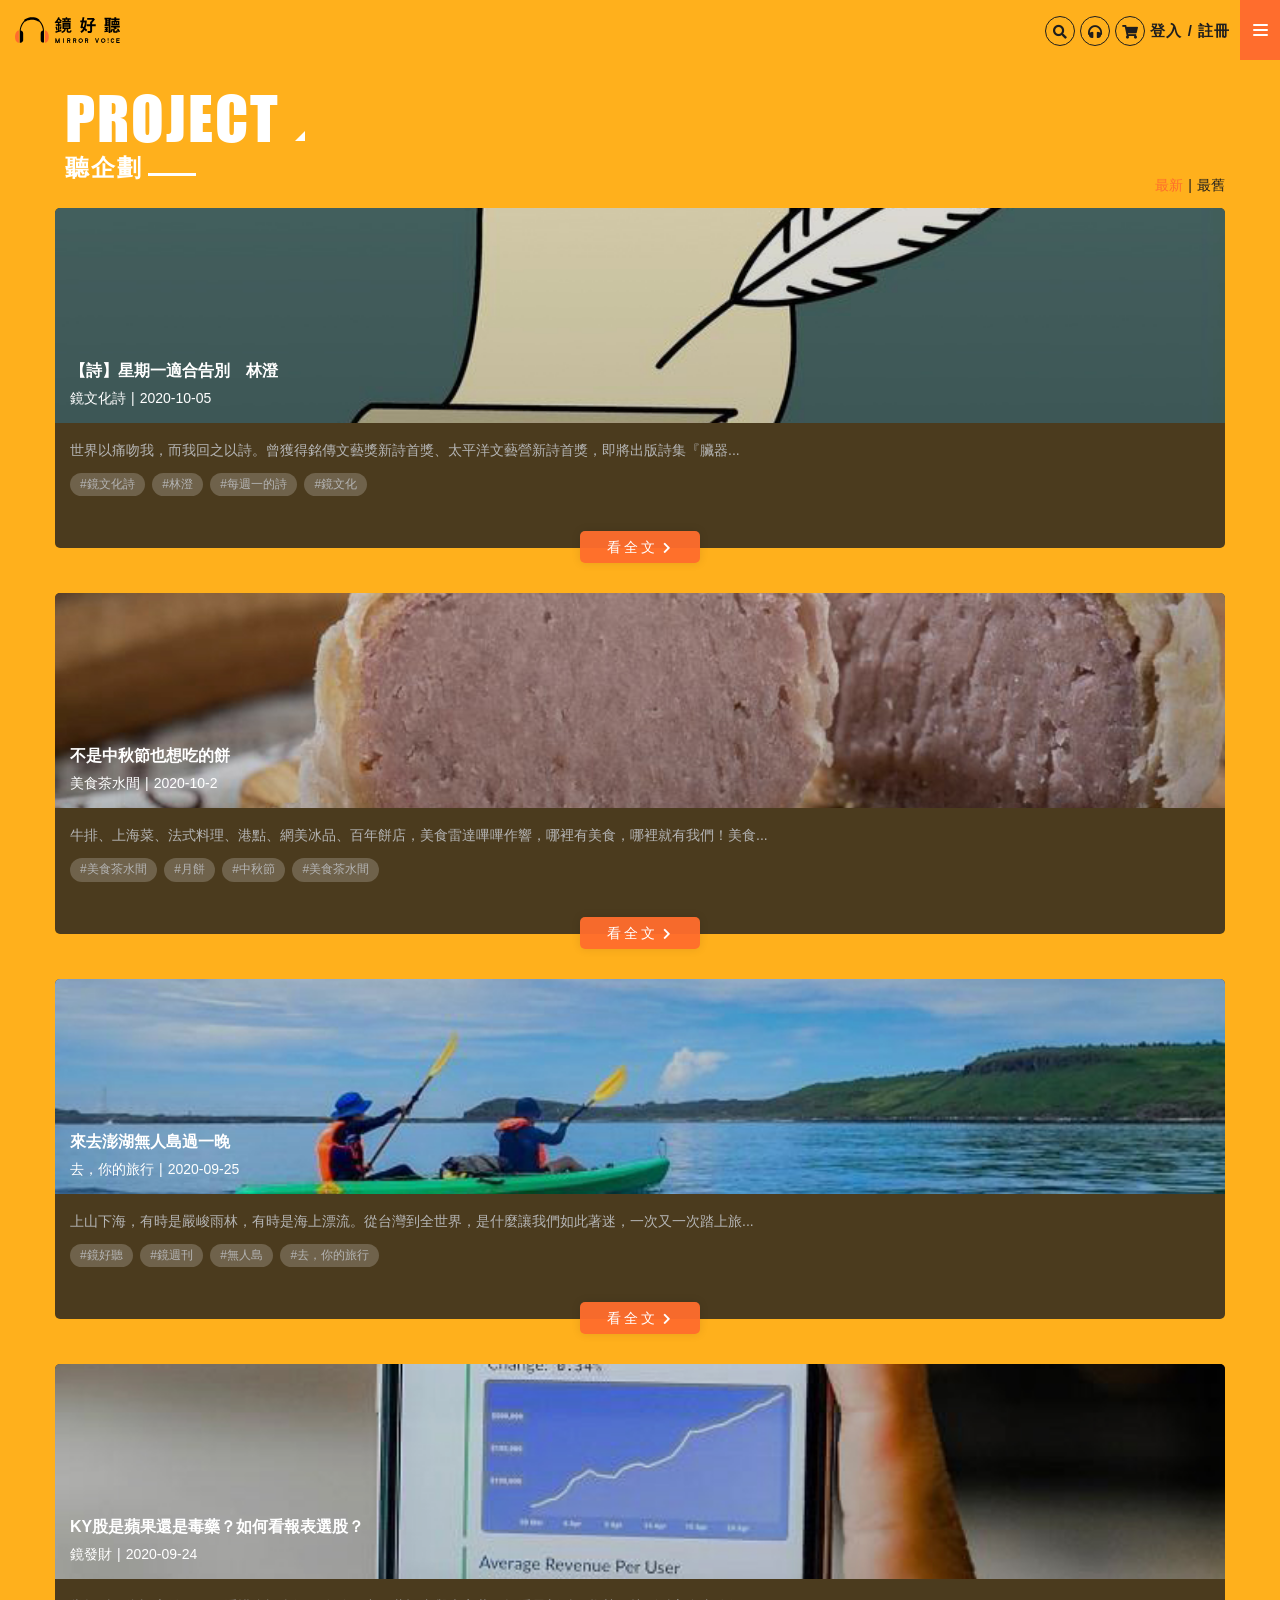
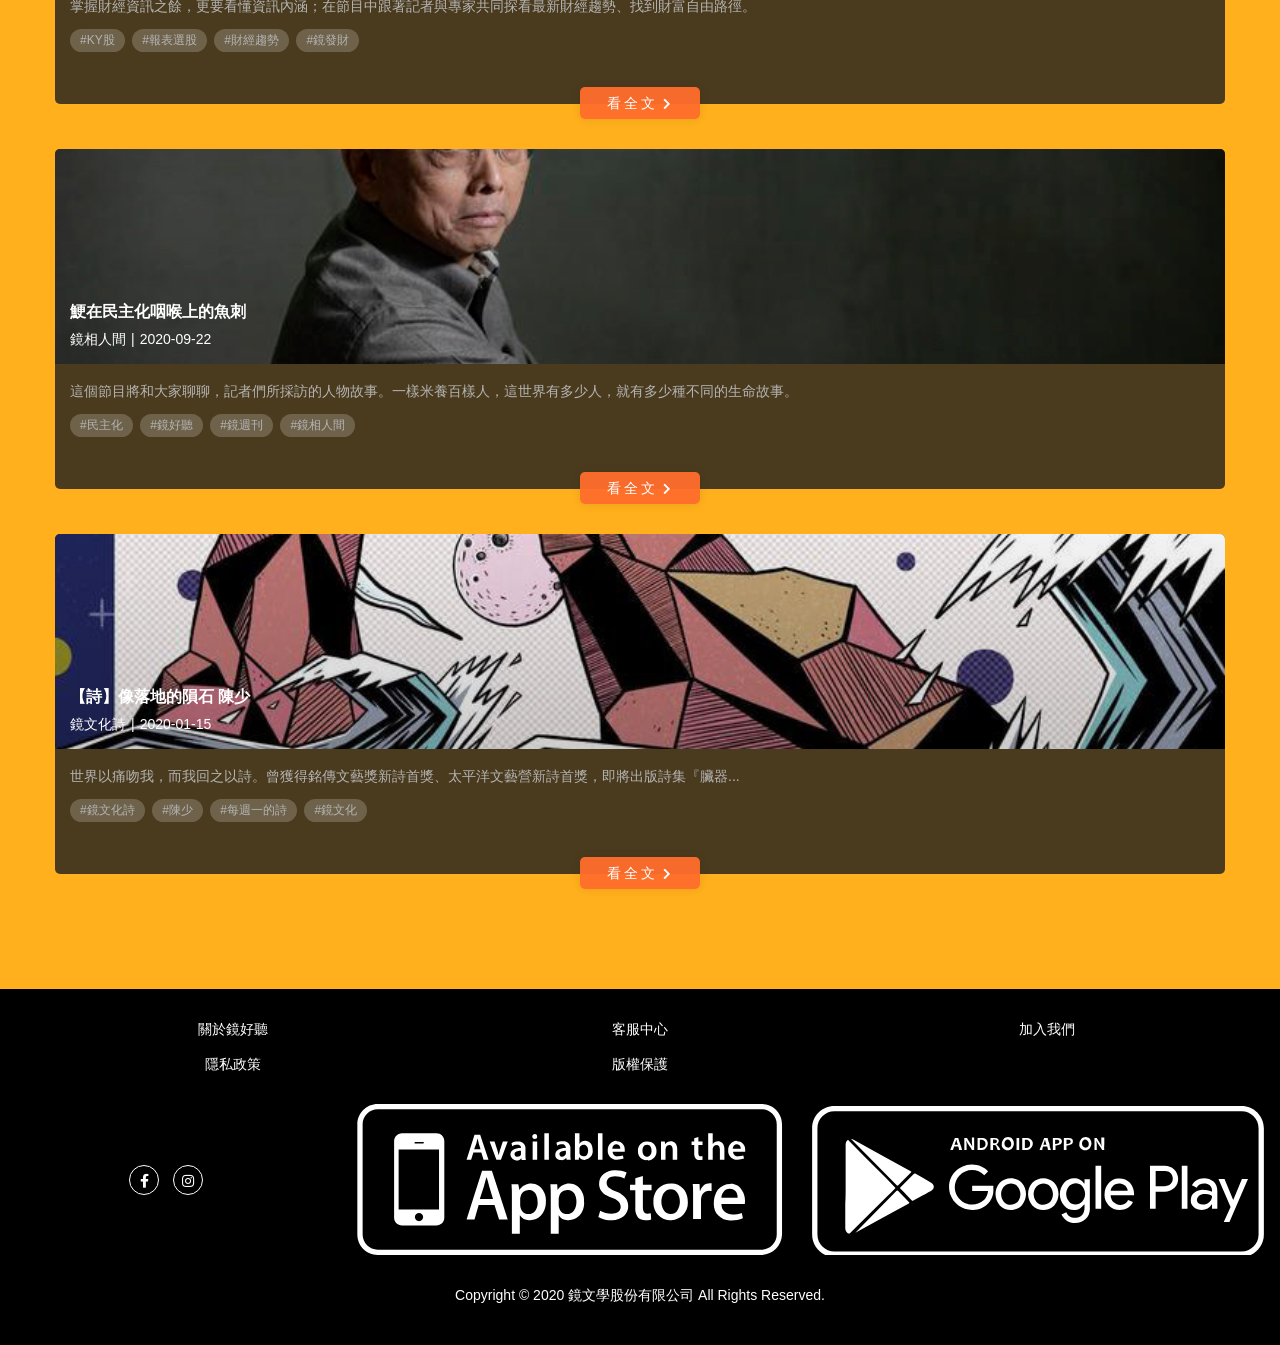
==== project.html @ 54703d1b "mirror3.0" ====
<!DOCTYPE html>
<html lang="">

<head>
    <meta charset="utf-8">
    <meta http-equiv="X-UA-Compatible" content="IE=edge">
    <meta name="viewport" content="width=device-width, initial-scale=1">

    <meta http-equiv="pragma" content="no-cache">
    <meta http-equiv="expires" content="0">
    <meta http-equiv="cache-control" content="no-cache">

    <title>鏡好聽 - 最新消息</title>
    
    

    <!-- Bootstrap CSS -->
    <link rel="stylesheet" href="css/bootstrap.min.css">

    <!-- Swiper CSS -->
    <link rel="stylesheet" href="css/swiper-bundle.min.css">

    <!-- font awesome -->
    <link rel="stylesheet" href="css/font-awesome.min.css">
    <link rel="stylesheet" href="https://use.fontawesome.com/releases/v5.2.0/css/all.css" integrity="sha384-hWVjflwFxL6sNzntih27bfxkr27PmbbK/iSvJ+a4+0owXq79v+lsFkW54bOGbiDQ" crossorigin="anonymous">
    
    <!-- Header/Footer CSS -->
    

    <!-- Index CSS -->
    <link rel="stylesheet" href="css/style.css">


</head>

<body>

    <input type="checkbox" name="" id="main-switch">

    <header class="main">
        <div class="main-logo">
            <a href="index.html"><img src="img/logo-voice.svg"></a>
            <label class="hb">
                <span></span>
                <span></span>
                <span></span>
            </label>
        </div>
        <nav class="main-nav">
            <ul>
                <li><a href="#">聽節目</a></li>
                <li><a href="#">聽課程</a></li>
                <li><a href="#">聽書</a></li>
                <li><a href="#">聽主播</a></li>
                <li><a href="#">聽企劃</a></li>
                <li><a href="#">訂閱鏡好聽</a></li>
                <li><a href="#">APP下載</a></li>
                <li class="nav-icon">
                    <a class="icon facebook" href="#"><i class="fab fa-facebook-f"></i></a>
                    <a class="icon instagram" href="#"><i class="fab fa-instagram"></i></a>
                </li>
            </ul>
        </nav>
        <div class="main-icon">
            <a class="icon search" href="#"><i class="fas fa-search"></i></a>
            <a class="icon headphones" href="#"><i class="fas fa-headphones"></i></a>
            <a class="icon shopping" href="#"><i class="fas fa-shopping-cart"></i></a>
            <a class="login" href="#">登入 / 註冊</a>
        </div>
    </header>



    <main class="news">
        <!-- 聽企劃 -->
        <section class="project project-news">
            <div class="container">
                <div class="title">
                    <div class="title-txt">
                        <h2>PROJECT</h2>
                        <p>聽企劃</p>
                    </div>
                </div>
                <div class="class">
                    <p class="active">最新</p><p>最舊</p>
                </div>
                <a class="project-item" href="project-content.html" href="project-content.html">
                    <div class="project-img">
                        <img src="img/img-project-02.jpg">
                        <div class="project-title">
                            <h3>【詩】星期一適合告別　林澄</h3>
                            <p>鏡文化詩<span>2020-10-05</span></p>
                        </div>
                    </div>
                    <div class="project-txt">
                        <p>世界以痛吻我，而我回之以詩。曾獲得銘傳文藝獎新詩首獎、太平洋文藝營新詩首獎，即將出版詩集『臟器...</p>
                        <div class="tag">
                            <div class="tag-item">#鏡文化詩</div>
                            <div class="tag-item">#林澄</div>
                            <div class="tag-item">#每週一的詩</div>
                            <div class="tag-item">#鏡文化</div>
                        </div>
                    </div>
                    <div class="btn-more">看全文<i class="fas fa-chevron-right"></i></div>
                </a>
                <a class="project-item" href="project-content.html">
                    <div class="project-img">
                        <img src="img/img-project-03.jpg">
                        <div class="project-title">
                            <h3>不是中秋節也想吃的餅</h3>
                            <p>美食茶水間<span>2020-10-2</span></p>
                        </div>
                    </div>
                    <div class="project-txt">
                        <p>牛排、上海菜、法式料理、港點、網美冰品、百年餅店，美食雷達嗶嗶作響，哪裡有美食，哪裡就有我們！美食...</p>
                        <div class="tag">
                            <div class="tag-item">#美食茶水間</div>
                            <div class="tag-item">#月餅</div>
                            <div class="tag-item">#中秋節</div>
                            <div class="tag-item">#美食茶水間</div>
                        </div>
                    </div>
                    <div class="btn-more">看全文<i class="fas fa-chevron-right"></i></div>
                </a>
                <a class="project-item" href="project-content.html">
                    <div class="project-img">
                        <img src="img/img-project-04.jpg">
                        <div class="project-title">
                            <h3>來去澎湖無人島過一晚</h3>
                            <p>去，你的旅行<span>2020-09-25</span></p>
                        </div>
                    </div>
                    <div class="project-txt">
                        <p>上山下海，有時是嚴峻雨林，有時是海上漂流。從台灣到全世界，是什麼讓我們如此著迷，一次又一次踏上旅... </p>
                        <div class="tag">
                            <div class="tag-item">#鏡好聽</div>
                            <div class="tag-item">#鏡週刊</div>
                            <div class="tag-item">#無人島</div>
                            <div class="tag-item">#去，你的旅行</div>
                        </div>
                    </div>
                    <div class="btn-more">看全文<i class="fas fa-chevron-right"></i></div>
                </a>
                <a class="project-item" href="project-content.html">
                    <div class="project-img">
                        <img src="img/img-project-05.jpg">
                        <div class="project-title">
                            <h3>KY股是蘋果還是毒藥？如何看報表選股？</h3>
                            <p>鏡發財<span>2020-09-24</span></p>
                        </div>
                    </div>
                    <div class="project-txt">
                        <p>掌握財經資訊之餘，更要看懂資訊內涵；在節目中跟著記者與專家共同探看最新財經趨勢、找到財富自由路徑。</p>
                        <div class="tag">
                            <div class="tag-item">#KY股</div>
                            <div class="tag-item">#報表選股</div>
                            <div class="tag-item">#財經趨勢</div>
                            <div class="tag-item">#鏡發財</div>
                        </div>
                    </div>
                    <div class="btn-more">看全文<i class="fas fa-chevron-right"></i></div>
                </a>
                <a class="project-item" href="project-content.html">
                    <div class="project-img">
                        <img src="img/img-project-06.jpg">
                        <div class="project-title">
                            <h3>鯁在民主化咽喉上的魚刺</h3>
                            <p>鏡相人間<span>2020-09-22</span></p>
                        </div>
                    </div>
                    <div class="project-txt">
                        <p>這個節目將和大家聊聊，記者們所採訪的人物故事。一樣米養百樣人，這世界有多少人，就有多少種不同的生命故事。</p>
                        <div class="tag">
                            <div class="tag-item">#民主化</div>
                            <div class="tag-item">#鏡好聽</div>
                            <div class="tag-item">#鏡週刊</div>
                            <div class="tag-item">#鏡相人間</div>
                        </div>
                    </div>
                    <div class="btn-more">看全文<i class="fas fa-chevron-right"></i></div>
                </a>
                <a class="project-item" href="project-content.html">
                    <div class="project-img">
                        <img src="img/img-project-07.jpg">
                        <div class="project-title">
                            <h3>【詩】像落地的隕石 陳少</h3>
                            <p>鏡文化詩<span>2020-01-15</span></p>
                        </div>
                    </div>
                    <div class="project-txt">
                        <p>世界以痛吻我，而我回之以詩。曾獲得銘傳文藝獎新詩首獎、太平洋文藝營新詩首獎，即將出版詩集『臟器...</p>
                        <div class="tag">
                            <div class="tag-item">#鏡文化詩</div>
                            <div class="tag-item">#陳少</div>
                            <div class="tag-item">#每週一的詩</div>
                            <div class="tag-item">#鏡文化</div>
                        </div>
                    </div>
                    <div class="btn-more">看全文<i class="fas fa-chevron-right"></i></div>
                </a>
            </div>
        </section>
    </main>

    
    
    <footer class="footer">
        <ul class="footer-list">
            <li><a href="#">關於鏡好聽</a></li>
            <li><a href="#">客服中心</a></li>
            <li><a href="#">加入我們</a></li>
            <li><a href="#">隱私政策　</a></li>
            <li><a href="#">版權保護</a></li>
        </ul>
        <div class="footer-icon">
            <div class="item-icon">
                <a class="icon icon-facebook" href="#"><i class="fab fa-facebook-f"></i></a>
                <a class="icon icon-instagram" href="#"><i class="fab fa-instagram"></i></a>
            </div>

            <div class="item-app">
                <a class="app" href="#"><img src="img/appstore.svg"></a>
                <a class="app" href="#"><img src="img/googleplay.svg"></a>
            </div>  
        </div>
        <p class="copyright">Copyright © 2020 鏡文學股份有限公司 All Rights Reserved. </p>
    </footer>



    <label for="main-switch" class="hb-bg"></label>





    <!-- Bootstrap JS -->
    <script src="js/jquery.js"></script>
    <script src="js/bootstrap.min.js"></script>


    <!-- Swiper JS -->
    <script src="js/swiper-bundle.min.js"></script>
    <script>
        var swiper = new Swiper('.swiper-container', {
          slidesPerView: 'auto',
          spaceBetween: 15,
          pagination: {
            el: '.swiper-pagination',
            clickable: true,
          },
        });
    </script>

</body>


</html>
---- css/style.css ----
body {
	font-size: 16px;
	font-family: Noto Sans CJK TC, Airal, sans-serif;
	color: #1E1E1E;
}
@font-face{
  font-family: Impact;
  src: url('../font/impact.ttf');
}
.container {
	width: 100%;
	max-width: 1200px;
	margin: auto;
}
img {
	width: 100%;
	vertical-align: middle;
}
li {
	list-style: none;
}
a, a:hover, a:active, a:focus {
	color: #1E1E1E;
	text-decoration: none;
}
a, a:hover, a:active, a:focus,
button, button:hover, button:active, button:focus {
	outline:0 none !important;
}
a:hover {
	text-decoration: none;
}
button {
	background: none;
	padding: 0;
	border: 0;
}
button i {
	font-size: 16px;
}
.btn-more {
	display: block;
	width: 120px;
	line-height: 40px;
	font-weight: 400;
	color: #FFF;
	border-radius: 5px;
	letter-spacing: 3px;
	text-align: center;
	background-color: rgba(255, 109, 45, .95);
	box-shadow: 0 0 10px rgba(0, 0, 0, .1);
	margin: auto;
}
.btn-more i {
	font-size: 12px;
	margin-left: 5px;
}
a.btn-more-oblong {
	display: block;
	border-radius: 50px;
	color: #1E1E1E;
	letter-spacing: 1px;
	font-size: 12px;
	line-height: 20px;
	text-align: center;
	border: 1px solid #1E1E1E;
	padding: 3px 8px;
}
a.btn-more:hover, a.btn-more:active, a.btn-more:focus, a.btn-more-oblong:hover, a.btn-more-oblong:active, a.btn-more-oblong:focus {
	text-decoration: none;
}
.btn-group-bottom {
	width: 100%;
	position: fixed;
	left: 0;
	right: 0;
	bottom: 60px;
	z-index: 5;
	display: flex;
	flex-grow: 1;
}
.btn-group-bottom a.btn-more {
	font-size: 14px;
	width: 100%;
	border-radius: 0;
	font-weight: bold;
	box-shadow: none;
}
.btn-group-bottom a + a {
	border-left: 1px solid rgba(0, 0, 0, .1)
}
a.btn-gray {
	background-color: #B4B4B4;
}
.title {
	display: flex;
	justify-content: space-between;
	align-items: flex-end;
	padding: 0 10px;
	margin-bottom: 15px;
	transform: translateY(-15px);
}
.title h2 {
	display: inline-block;
	font-family: Impact;
	font-size: 60px;
	letter-spacing: 2px;
	position: relative;
	margin: 0;
}
.title h2::after {
	content: "";
	display: inline-block;
	width: 5px;
	height: 5px;
	border: 5px solid;
	border-color: transparent #1E1E1E #1E1E1E transparent;
	position: absolute;
	bottom: 10px;
	right: -25px;
}
.title p {
	display: block;
	font-family: Noto Sans CJK TC;
	font-size: 24px;
	font-weight: 600;
	letter-spacing: 2px;
	margin: 0;
}
.title p::after {
	content: "";
	display: inline-block;
	width: 48px;
	height: 3px;
	background-color: #1E1E1E;
	margin-left: 5px;
}
@media screen and (max-width:320px) {
	.title p {
		font-size: 22px;
	}
	.title h2 {
   		font-size: 50px;
	}
	.title h2::after {
    	right: -15px;
	}
}





/*===================================  
			    Header
===================================*/
#main-switch {
	position: fixed;
	top: -100%;
	left: -100%;
	z-index: -1;
}
.main {
	width: 100%;
	position: fixed;
	top: 0;
	left: 0;
	z-index: 1099;
}
.main-logo {
	width: 100%;
	height: 60px;
	background-color: #FFB01C;
	display: flex;
	align-items: center;
	justify-content: space-between;
}
.main-logo a {
	display: block;
	width: 105px;
	margin-left: 15px;
}
.hb {
	width: 40px;
	height: 60px;
	background-color: #FF6D2D;
	display: flex;
	flex-direction: column;
	justify-content: center;
	align-items: center;
	margin-bottom: 0;
	transition: .5s;
}
.hb span {
	width: 15px;
	height: 2px;
	background-color: #FFF;
	border-radius: 2px;
	margin: 1.5px 0;
}
.main {
	position: fixed;
    top: 0;
    left: 0;
    right: 0;
    max-width: 100%;
}
.main-nav {
	display: none;
	width: 100%;
	background-color: #FF6D2D;
	opacity: 0;
	transition: opacity .5s;
}
.hb-bg {
    display: none;
    position: fixed;
    top: 0;
    left: 0;
    z-index: 1098;
    width: 100%;
    height: 100%;
    background-color: rgba(0, 0, 0, 0.5);
}
#main-switch:checked ~ .main .main-nav {
	display: block;
	opacity: 1;
	transition: opacity .35s ease-in;
}
#main-switch:checked ~ .main .hb {
	background-color: #D65A24;
}
#main-switch:checked ~ .hb-bg {
    display: block;
}
.main-nav ul {
	list-style: none;
	padding-inline-start: 0;
	-webkit-padding-start: 0;
}
.main-nav li {
	padding: 15px 0;
}
.main-nav li + li {
	border-top: 1px solid rgba(255, 255, 255, .3)
}
.main-nav li a {
	display: block;
	color: #FFF;
	font-size: 18px;
	letter-spacing: 1px;
	font-weight: bold;
	padding-left: 40px;
}
.main-nav .nav-icon {
	display: flex;
	padding-left: 40px;
}
.main-nav .nav-icon a {
	font-size: 16px;
	border: 1px solid #FFF;
	padding-left: 0px;
	margin-right: 10px;
}
.nav-icon a img {
	height: 14px;
}
.main-icon {
	display: flex;
	align-items: center;
	position: absolute;
	top: 16px;
	right: 50px;
}
.main-icon a {
	display: inline-block;
	color: #1E1E1E;
	margin-left: 5px;
	transition: .3s;
}
.main-icon a.icon:hover {
	background-color: rgba(30, 30, 30, .2);
}
.main-icon a.icon:active {
	background-color: #FF6D2D;
}
.icon {
	display: inline-block;
	width: 30px;
	height: 30px;
	border-radius: 50%;
	border: 1px solid #1E1E1E;
	text-align: center;
}
.icon img {
	width: 14px;
	line-height: 30px;
}
.icon i {
	font-size: 14px;
    line-height: 30px;
}
.main-icon .login {
	font-size: 15px;
	font-weight: bold;
	letter-spacing: 1px;
}

@media screen and (max-width:355px) {
	.main-logo a {
		width: 80px;
		margin-left: 10px;
	}
}
@media screen and (max-width:320px) {
	.main {
	    max-width: 320px;
	}
	.icon {
		width: 26px;
		height: 26px;
	}
	.icon i {
		font-size: 13px;
		line-height: 26px;
	}
	.main-icon .login {
	    font-size: 14px;
	}
}





/*===================================  
			   Footer
===================================*/
.footer {
	padding: 30px 15px;
	background-color: #000;
	color: #FFF;
	text-align: center;
}
.footer-list {
	display: flex;	
	flex-wrap: wrap;
	padding-inline-start: 0;
	-webkit-padding-start: 0;
	padding: 0 15px;
	margin-bottom: 15px;
}
.footer-list li {
	font-size: 14px;
	font-weight: medium;
	flex-basis: 33.333333%;
	margin-bottom: 15px;
	text-align: center;
}
.footer-list a {
	display: inline-block;
	color: #fff;
	font-weight: 500;
}
.footer-icon {
	margin-bottom: 30px;
	display: flex;	
	align-items: center;
}
.item-icon {
	width: 0;
    flex-basis: 25%;
}
.item-app {
	width: 0;
    flex-basis: 75%;
    display: flex;
}
.footer-icon .icon {
	color: #FFF;
	border-color: #FFF;
	margin-right: 10px;
}
.footer-icon .app {
    display: inline-block;
    flex-basis: 50%;
    padding-left: 15px;
}
.copyright {
	font-size: 14px;
}
.footer-bottom {
	padding-bottom: 100px;
}

@media screen and (max-width:355px) {
	.footer-icon {
		flex-wrap: wrap;
	}
	.item-icon, .item-app {
		flex-basis: 100%;
	}
	.item-icon {
		margin-bottom: 15px;
	}
}





/*===================================  
			   Player
===================================*/
.player {
	color: #FFF;
	background-color: rgba(0, 0, 0, .9);
	height: 60px;
	padding: 0 10px;
	box-sizing: border-box;
	display: flex;
	align-items: center;
	position: fixed;
	left: 0;
	right: 0;
	bottom: 0;
	z-index: 100;
}
.player-icon {
	display: flex;
	align-items: center;
}
.player-icon button {
	display: inline-block;
	width: 25px;
}
.player-icon button + button {
    margin-left: 5px;
}
.player-icon button.icon-play {
	width: 40px;
	height: 40px;
	border-radius: 50%;
	background-color: #FFF;
}
.player-icon button.icon-play i {
    padding-left: 2px;
}
.icon-play p {
	font-size: 16px;
	line-height: 39px;
	color: #FF6D2D;
	text-align: center;
}
.player-bar {
	flex-grow: 1;
	padding: 0 10px;
}
.bar-txt {
	display: flex;
	justify-content: space-between;
	align-items: flex-end;
}
.bar-txt p {
	font-size: 14px;
	line-height: 10px;
	margin-bottom: 0;
}
.bar-txt p.time {
	font-size: 14px;
}
.bar-icon {
	width: 100%;
	height: 5px;
	position: relative;
}
.strip {
	width: 100%;
    display: inline-block;
    height: 5px;
    background-color: rgba(255,255,255, .2);
    border-radius: 5px;
    position: absolute;
    left: 0;
    top: 0;
}
.strip.strip-active {
    width: 70%;
    background-color: rgba(255,109,45, 0.5);
}
.strip.strip-active:after {
	content: "";
	width: 12px;
	height: 12px;
	border-radius: 50%;
	background-color: #FF6D2D;
	position: absolute;
	right: 0;
	top: -4px;
}
.player .icon-expand {
	padding: 0 8px;
}





/*===================================  
		    Player-Open
===================================*/
.modal.modal-player {
	z-index: 1599;
}
.modal.modal-player .modal-dialog {
	margin: 0;
}
.modal.fade.modal-player .modal-dialog {
	opacity: 1;
	transition: opacity .25s;
	-webkit-transition: opacity .25s;
	-o-transition: opacity .25s;
	-webkit-transform: translate(0,0);
	-ms-transform: translate(0,0);
	-o-transform: translate(0,0);
	transform: translate(0,0);
}
.modal-player .modal-content {
	height: 100vh;
	height: calc(var(--vh, 1vh) * 100);
	color: #FFF;
	background-color: rgba(0, 0, 0, .9);
	border: 0;
	border-radius: 0;
	box-shadow: none;
	-webkit-box-shadow: none;
	display: flex;
	flex-direction: column;
	justify-content: space-between;
}
.modal-player .modal-header {
	height: 60px;
	min-height: auto;
	display: flex;
	justify-content: space-between;
	padding: 0;
	border: 0;
}
.modal-player .modal-body {
    padding: 0 35px;
    display: flex;
    flex-direction: column;
    justify-content: center;
    flex-grow: 1;
}
.modal-player .modal-footer {
	border: 0;
	padding: 0 35px;
}
.modal-player .dropdown-menu {
	min-width: auto;
	border-radius: 5px;
}
.modal-player .dropdown-menu > li > a {
	white-space: unset;
	color: #B4B4B4;
	line-height: 22px;
	padding: 5px 20px;
}
.modal-player .dropdown-menu > li > a.active {
	color: #FF6D2D;
}
.modal-header .dropdown-menu {
	margin: 0 15px;
	width: 300px;
	top: 50px;
}
.modal-footer .dropdown-menu {
	top: unset;
	bottom: 35px;
}
.modal-player .modal-header button {
	padding: 15px;
	width: auto;
	height: auto;
}
.player-o-img {
	display: flex;
	justify-content: center;
	margin-bottom: 35px;
}
.player-o-img .box-img {
	width: 200px;
}
.player-o-img .box-icon {
	display: flex;
	flex-direction: column;
	justify-content: center;
	padding: 0 0 0 20px;
}
.player-o-img .box-icon .icon {
	border-color: #FFF;
	margin: 4px 0;
}
.player-o-img .box-icon .icon:hover {
	background-color: rgba(255, 109, 45, .3);
}
.player-o-img .box-icon .icon:focus {
	background-color: rgba(255, 109, 45, 1);
}
.player-o-img .icon i {
	font-size: 14px;
}
.player-o-txt {
    margin-bottom: 35px;
}
.player-o-txt h3 {
	font-size: 16px;
	line-height: 24px;
	font-weight: 400;
	margin-top: 0;
	margin-bottom: 20px;
}
.player-o-txt p {
	font-size: 14px;
	color: #9B9B9B;
}
.bar-length {
    display: flex;
    justify-content: space-between;
    position: relative;
}
.bar-length button {
	font-family: Arial;
	font-size: 20px;
	color: #FF6D2D;
	line-height: 24px;
}
.bar-length .time {
	font-size: 14px;
	color: #FFF;
}
.player-o-bar .strip {
	height: 6px;
}
.player-o-bar .strip.strip-active::after {
	width: 16px;
	height: 16px;
	top: -5px;
}
.player-o-bar {
	margin-bottom: 30px;
}
.player-o-btn {
    display: flex;
    justify-content: space-between;
    margin-bottom: 20px;
}
.player-o-btn .player-icon button.icon-play {
    width: 60px;
    height: 60px;
    margin:0 15px; 
}
.player-o-btn .icon-play p {
    line-height: 60px;
}
.player-o-btn .icon-play p i {
    font-size: 24px;
    line-height: 61px;
    padding-left: 3px;
}
.player-o-btn .icon-repeat {
	width: 18px;
}

@media screen and (max-width:355px) {
	.player-o-img .box-img {
	    width: 150px;
	}
	.player-header, .player-o-txt, .player-o-bar {
	    margin-bottom: 15px;
	}
}
@media screen and (max-width:320px) {
	.bar-txt p,.bar-txt p.time {
	    font-size: 12px;
	}
}





/*===================================  
	     Swiper - 首頁kv輪播
===================================*/
.kv {
	position: relative;
	margin-top: 60px;
	background-color: #FFB01C;
}
.kv .swiper-slide img {
	height: 250px;
	object-fit: cover;
}
.kv .swiper-button-next, .kv .swiper-button-prev {
	width: 30px;
	height: 30px;
	background-color: #FFF;
	border-radius: 50%;
	top: auto;
	bottom: 6px;
}
.kv .swiper-button-next::after, .kv .swiper-button-prev::after {
	content: "";
	width: 13px;
	height: 13px;
	background-size: cover;
}
.kv .swiper-button-next {
    right: 40px;
}
.kv .swiper-button-prev {
	left: auto;
	right: 80px;
}
.kv .swiper-button-next::after {
	background-image: url("../img/icon/arrow-right-light.svg");
}
.kv .swiper-button-prev::after {
	background-image: url("../img/icon/arrow-left-light.svg");
}
.kv-swiper-pagination {
    line-height: 22px;
    padding: 10px 40px;
    font-size: 14px;
    margin-top: 100px;
}
.kv .swiper-pagination-bullet {
	width: 10px;
	height: 10px;
}
.swiper-container-horizontal > .swiper-pagination-bullets .swiper-pagination-bullet:first-child {
	margin: 0 10px;
	margin-left: 0;
}
.kv-swiper-pagination .swiper-pagination-bullet {
	background-color: #FFF;
	opacity: .3;
}
.kv-swiper-pagination .swiper-pagination-bullet-active {
	opacity: 1;
}

/*===== 文字區 =====*/
.kv-txt {
	width: 68%;
	font-family: Noto Sans CJK TC;
	box-shadow: 0 0 20px rgba(0, 0, 0, .3);
	position: absolute;
	bottom: 70px;
	right: 40px;
	z-index: 3;
}
.kv-txt::before {
	content: "";
	display: inline-block;
	width: 16.260162%;
	height: 100%;
	background-color: rgba(255, 109, 45, .6);
	position: absolute;
	top: 0;
	bottom: 0;
	left: -16.260162%;
	margin: auto;
}
.txtbox {
    background-color: rgba(255, 255, 255, .95);
    padding: 15px 20px;
}
.kv-txt .tag {
	font-size: 14px;
	font-weight: 500;
	color: #798FA7;
	margin-bottom: 12px;
}
.kv-txt .tag span {
	padding: 3px 10px;
	color: #FFF;
	background-color: #798FA7;
	margin-right: 5px;
}
.kv-txt h3 {
	font-size: 18px;
	font-weight: bold;
	margin: 0 0 10px;
}
.kv-txt p {
	font-size: 14px;
	font-weight: 300;
	line-height: 20px;
	color: #464646;
	margin-bottom: 15px;
}
.kv-txt .txt-anchor {
	font-size: 14px;
	font-weight: 400;
	color: #464646;
}
.kv-txt .btn-more {
	position: absolute;
	left: 0;
	right: 0;
	font-weight: 500;
	font-size: 14px;
}

/*===== 斜線區 =====*/
.kv-txt::after {
	content: "";
	display: block;
	background-image: repeating-linear-gradient(-60deg, rgba(255, 109, 45, 0.5), rgba(255, 109, 45, 0.5) 2px, transparent 2px, transparent 6px);
    float: left;
    width: 100%;
	height: 100%;
	z-index: -1;
	position: absolute;
	right: -10px;
	top: -10px;
}





/*===================================  
	     Swiper - 內容輪播
===================================*/
.swiper-container {
    width: 100%;
    height: 100%;
    padding: 0 10px;
}
.swiper-slide {
    width: auto;

    /* Center slide text vertically */
    display: -webkit-box;
    display: -ms-flexbox;
    display: -webkit-flex;
    display: flex;
    -webkit-box-pack: center;
    -ms-flex-pack: center;
    -webkit-justify-content: center;
    justify-content: center;
    -webkit-box-align: center;
    -ms-flex-align: center;
    -webkit-align-items: center;
    align-items: center;
}

@media screen and (max-width:320px) {
	.kv-txt {
	    width: 70%;
	}
	.txtbox {
    	padding: 10px;
	}
}





/*===================================  
	       Project - 聽企劃
===================================*/
.project {
	background-color: #FFB01C;
	padding: 55px 0;
	position: relative;
}

/*===== 斜線區 =====*/
.project::after {
	content: "";
	display: block;
	background-image: repeating-linear-gradient(-60deg, rgba(255, 255, 255, 0.3), rgba(255, 255, 255, 0.3) 2px, transparent 2px, transparent 5px);
    float: left;
	height: 45%;
	position: absolute;
	left: 15px;
	right: 15px;
	bottom: 45px;
}
.project .container {
	padding-right: 0;
}
.project .title-txt {
	color: #FFF;
}
.project .title h2::after{
	border-color: transparent #FFF #FFF transparent;
}
.project a.btn-more-oblong {
	color: #FFF;
	border-color: #FFF;
	margin-right: 10px;
}
.project .title p::after {
	background-color: #FFF;
}
.project-item {
	width: 270px;
	background-color: rgba(30, 30, 30, .8);
	border-radius: 5px;
	display: flex;
	flex-direction: column;
	margin-bottom: 25px;
}
.slider-item + .slider-item .project-item {
	margin-left: 15px;
} 
.project-img {
	position: relative;
}
.project-img img {
	height: 180px;
    object-fit: cover;
    border-top-left-radius: 5px;
    border-top-right-radius: 5px;
}
.project-title {
	position: absolute;
	left: 15px;
	bottom: 15px;
}
.project-title h3 {
	font-size: 16px;
	line-height: 24px;
	color: #FFF;
	font-weight: bold;
	margin: 0 0 5px 0;
}
.project-title p {
	font-size: 14px;
	color: #FFF;
	margin: 0;
}
.project-title span::before {
	content: "|";
	display: inline-block;
	margin: 0 5px;
	color: #FFF;
}
.project-txt {
	padding: 15px;
	color: #B4B4B4;
}
.project-txt p {
	font-size: 14px;
	line-height: 24px;
	margin-bottom: 10px;
}
.tag-item {
	display: inline-block;
	border-radius: 50px;
	padding: 3px 10px;
	font-size: 12px;
	background-color: rgba(255, 255, 255, .2);
	margin: 0 3px 5px 0;
}
.project-item .btn-more {
	font-size: 14px;
	line-height: 32px;
	letter-spacing: 3px; 
	transform: translateY(15px);
}

@media screen and (max-width:320px) {
	.project a.btn-more-oblong {
    	padding: 1px 3px;
	}
}





/*===================================  
	      Ranking - 排行榜
===================================*/
.ranking {
	background-image: url("../img/img-bg-02.jpg");
	background-size:cover;
	background-position: center;
	padding-bottom: 25px;
}
.ranking .title-txt {
	color: #FFF;
}
.ranking .title h2::after{
	border-color: transparent #FFF #FFF transparent;
}
.ranking .title p::after {
	background-color: #FFF;
}
.ranking-box {
	padding: 0 10px;
}
.ranking-item {
	width: 100%;
	background-color: rgba(255, 255, 255, .9);
	margin-bottom: 25px;
}
.category-title {
	padding: 10px 15px;
	background-color: #35568D;
	border-bottom: 2px solid #FF6D2D;
	display: flex;
	justify-content: space-between;
	align-items: center;
}
.category-title h2 {
	font-size: 16px;
	color: #FFF;
	font-weight: bold;
	margin: 0;
}
.category-title h2::before {
	content: "";
	display: inline-block;
	width: 3px;
	height: 9px;
	background-color: #FFF;
	margin-right: 10px;
}
.category-title span {
	font-family: Helvetica;
	font-size: 12px;
	font-weight: 400;
	margin-left: 5px;
}
.category-title a {
	color: #FFF;
	border-color: #FFF;
}
.rank-item-list {
	display: flex;
	justify-content: space-between;
	padding: 15px;
}
.rank-item-list + .rank-item-list {
	border-top: 1px solid rgba(0, 0, 0, .1);
}
.rank-txt {
	display: flex;
	flex-basis: 70%;
}
.rank-img {
	width: 70px;
	position: relative;
}
.rank-img img {
	height: 70px;
	object-fit: cover;
}
.rank-img .num {
	position: absolute;
	top: -3px;
	left: 6px;
	padding: 2px 0 0 0;
	width: 14px;
	text-align: center;
	background-color: #FF6D2D;
	font-family: Arial;
	font-weight: bold;
	color: #FFF;
	font-size: 12px;
	box-shadow: 2px 5px 8px rgba(0, 0, 0, .6);
}
.rank-img .num {
	width: 15px;
    height: 22px;
    line-height: 16px;
    clip-path: polygon(0% 0%, 100% 0%, 100% 100%, 50% 80%, 0 100%);
    -webkit-clip-path: polygon(0% 0%, 100% 0%, 100% 100%, 50% 80%, 0 100%);
}
.rank-title {
	width: 0;
	flex-grow: 1;
	display: flex;
	flex-direction: column;
	padding: 0 10px;
}
.rank-title .tag {
	color: #35568D;
	font-size: 14px;
}
.rank-title .tag span {
	padding: 0 5px;
	background-color: #35568D;
	color: #FFF;
	margin-right: 5px;
}
.rank-title h3 {
	font-weight: bold;
	font-size: 16px;
	color: #1E1E1E;
    line-height: 24px;
	margin: 6px 0;
}
.rank-title p {
	font-size: 14px;
	color: #969696;
	margin-bottom: 0;
	margin-top: auto;
}
.rank-price {
	flex-basis: 30%;
    display: flex;
    flex-direction: column;
    text-align: right;
}
.rank-price .icon-star {
    line-height: 10px;
}
.rank-price .icon-star i {
    font-size: 12px;
    color: #35568D;
}
.rank-price .star p {
    font-size: 12px;
    color: #969696;
    margin: 0;
}
.rank-price .price {
    margin-top: auto;
}
.rank-price .price p {
    color: #FF6D2D;
    font-size: 18px;
    font-weight: bold;
    letter-spacing: 1px;
    margin: 0;
}
.rank-price .price p:first-child {
    font-size: 12px;
	font-weight: 400;
    line-height: 12px;
    color: #B4B4B4;
}
.rank-price .price p span {
	font-size: 14px;
}
.rank-txt.rank-txt-program {
	flex-basis: 100%;
}
.rank-txt-program .rank-title {
	padding: 0 0 0 10px;
}
.rank-program {
    display: flex;
    justify-content: space-between;
}
.rank-program p {
	font-size: 14px;
    margin-bottom: 0;
}
.rank-program .host {
    color: #969696;
}
.ranking-item:last-child .category-title, .ranking-item:last-child .rank-title .tag span {
	background-color: #798FA7;
}
.ranking-item:last-child .rank-title .tag, .ranking-item:last-child .rank-price .icon-star i {
	color: #798FA7;
}




/*===================================  
     Book Item - 節目、課程、有聲書
===================================*/
.book-box {
	padding-left: 10px;
	margin-bottom: 25px;
}
.book-box .category-title {
	background-color: unset;
	border-bottom: 0;
	padding: 15px 0;
}
.book-box .swiper-container {
	padding: 0;
}
.book-box .swiper-slide {
    width: auto;
}
.book-item {
    width: 157px;
    color: #1E1E1E;
    background-color: #FFF;
    border-radius: 5px;
}
.book-item img {
	height: 140px;
    border-top-left-radius: 5px;
    border-top-right-radius: 5px;
	object-fit: cover;
}
.book-txt {
    height: 165px;
    line-height: 24px;
    padding: 10px;
    display: flex;
    flex-direction: column;
    justify-content: space-between;
}
.book-title {
    display: flex;
    flex-direction: column;
    flex-grow: 1;
    margin-bottom: 5px;
}
.book-title .tag {
	color: #35568D;
	font-size: 14px;
}
.book-title .tag span {
	padding: 0 5px;
	background-color: #35568D;
	color: #FFF;
	margin-right: 5px;
}
.book-title h3 {
	font-size: 16px;
	margin: 6px 0  8px;
	line-height: 20px;
	font-weight: bold;
}
.book-title p {
	font-size: 14px;
	color: #969696;
	margin-bottom: 0;
	margin-top: auto;
}
.book-price {
    display: flex;
    justify-content: space-between;
    align-items: flex-end;
}
.book-price .icon-star {
    line-height: 10px;
    margin-bottom: 5px;
}
.book-price .icon-star i {
    font-size: 12px;
    color: #35568D;
}
.book-price .star p {
    font-size: 12px;
    color: #969696;
    margin: 0;
    line-height: 1;
}
.book-price .price {
    margin-top: auto;
}
.book-price .price p {
    color: #FF6D2D;
    font-size: 18px;
    font-weight: bold;
    line-height: 1;
    letter-spacing: 1px;
    margin: 0;
}
.book-price .price p:first-child {
    font-size: 12px;
    line-height: 12px;
    font-weight: 400;
    color: #B4B4B4;
    margin-bottom: 5px;
}
.book-price .price p span {
	font-size: 12px;
}
.book-program p {
	color: #1E1E1E;
	font-size: 15px;
	margin-bottom: 0;
}
.book-program .host {
	color: #969696;
	font-size: 14px;
}





/*===================================  
          Podcast - 聽節目
===================================*/
.podcast {
	background-color: #35568D;
	padding-bottom: 25px;
}
.podcast .container {
    padding-right: 0;
}
.podcast .title {
	margin-bottom: 0;
}
.podcast .title-txt {
	color: #FF6D2D;
}
.podcast .title h2::after{
	border-color: transparent #FF6D2D #FF6D2D transparent;
}
.podcast .title p::after {
    background-color: #FF6D2D;
}





/*===================================  
          Podcast - 聽課程
===================================*/
.course {
	background-color: #107893;
	padding-bottom: 25px;
}
.course .container {
    padding-right: 0;
}
.course .title {
	margin-bottom: 0;
}
.course .title-txt {
	color: #FFD943;
}
.course .title h2::after{
	border-color: transparent #FFD943 #FFD943 transparent;
}
.course .title p::after {
    background-color: #FFD943;
}
.course .book-title .tag, .course .book-price .icon-star i {
	color: #107893;
}
.course .book-title .tag span {
	background-color: #107893;
}





/*===================================  
          Podcast - 聽書
===================================*/
.audio {
	background-color: #798FA7;
	padding-bottom: 25px;
}
.audio .container {
    padding-right: 0;
}
.audio .title {
	margin-bottom: 0;
}
.audio .title-txt {
	color: #1E1E1E;
}
.audio .title h2::after{
	border-color: transparent #1E1E1E #1E1E1E transparent;
}
.audio .book-title .tag, .audio .book-price .icon-star i {
	color: #798FA7;
}
.audio .book-title .tag span {
	background-color: #798FA7;
}





/*===================================  
         Publisher - 聽出版
===================================*/
.publisher {
	background-color: #FFB01C;
	padding-bottom: 25px;
}
.publisher .container {
    padding-right: 0;
}
.publisher .title-txt {
	color: #FFF;
}
.publisher .title h2::after{
	border-color: transparent #FFF #FFF transparent;
}
.publisher .title p::after {
    background-color: #FFF;
}
.publisher-box {
	margin-bottom: 25px;
}
.publisher-item {
	width: 270px;
	border: 4px solid #FF6D2D;
	background-color: rgba(255, 255, 255, .9);
	box-shadow: 0 0 10px rgba(0, 0, 0, .1);
}
.pub-txt {
	padding: 20px;
	background-color: rgba(255, 255, 255, .9);
	border-bottom: 1px solid #FF6D2D;
}
.pub-txt h4 {
	font-size: 16px;
	margin-top: 0;
}
.pub-txt p {
	font-size: 14px;
	font-weight: 300;
	letter-spacing: 1px;
	line-height: 20px;
	margin-bottom: 0;
}
.pub-item {
    padding: 0 20px;
}
.pub-item-list {
    display: flex;
    padding: 15px 0;
}
.pub-item-list:nth-child(n+2) {
	border-top: 1px solid rgba(0, 0, 0, .1);
}
.pub-img {
    width: 70px;
}
.pub-title {
	display: flex;
	flex-direction: column;
	padding: 0 10px;
    flex-grow: 1;
    width: 0;
}
.pub-title .tag {
	color: #798FA7;
	font-size: 14px;
}
.pub-title .tag span {
	padding: 0 5px;
	background-color: #798FA7;
	color: #FFF;
	margin-right: 5px;
}
.pub-title h3 {
	line-height: 20px;
	font-weight: 400;
	font-size: 14px;
	margin: 6px 0;
}
.pub-title p {
	font-size: 14px;
	color: #969696;
	margin-bottom: 0;
	margin-top: auto;
}
.publisher a.btn-more-oblong {
	width: 120px;
	color: #FFF;
	border-color: #FFF;
	margin: auto;
	margin-bottom: 25px;
}





/*===================================  
           Voice - 聽主播
===================================*/
.voice {
	padding-bottom: 25px;
}
.voice .container {
    padding-right: 0;
}
.voice a.btn-more-oblong {
	margin-right: 10px;
}
.voice-box {
	margin-bottom: 25px;
}
.voice-item {
	width: 100px;
	text-align: center;
}
.voice-img {
	margin-bottom: 10px;
}
.voice-txt .voice-category {
	display: inline-block;
    padding: 2px 6px;
    background-color: #B49D73;
    color: #FFF;
    font-size: 14px;
    font-weight: 400;
    margin-bottom: 5px;
}
.voice-box-host .voice-txt .voice-category {
	background-color: #EAAC9D;
}
.voice-txt h4 {
	font-size: 16px;
	font-weight: bold;
	margin: 0 0 10px;
}
.voice-txt .star {
	margin-bottom: 10px;
}
.voice-txt .icon-star {
    line-height: 10px;
}
.voice-txt .icon-star i {
    font-size: 12px;
    color: #B49D73;
}
.voice-box-host .voice-txt .icon-star i {
	color: #EAAC9D;
}
.voice-txt .star p {
    font-size: 12px;
    color: #969696;
    margin: 0;
}
.btn-track {
	width: 90px;
	border-radius: 50px;
	color: #FF6D2D;;
	border-color: #FF6D2D;;
	font-size: 14px;
}
.btn-track:hover, .btn-track:active, .btn-track:focus,
.btn-track:active:hover {
    color: #FFF;
    background-color: #FF6D2D;;
    border-color: #FF6D2D;;
}
.voice-txt .btn-track {
	padding: 4px 10px;
}





/*===================================  
          首頁 - 鏡好聽學院 
===================================*/
.info {
	width: 100%;
	height: 315px;
	color: #FFF;
	text-align: center;
	background-image: url("../img/img-bg-01.jpg");
	background-size: cover;
	background-position: center;
	display: flex;
	flex-direction: column;
	justify-content: center;
}
.info h4 {
	font-size: 24px;
	font-weight: 300
	line-height: 36px;
	margin: 0 0 20px;
}
.info p {
	font-size: 14px;
	line-height: 22px;
	margin: 0 0 20px;
}
.info a.btn-more {
	width: 160px;
	font-size: 14px;
	margin: auto;
}





/*===================================  
            首頁 - 聽方案 
===================================*/
.plan {
	background-image: url("../img/img-bg-03.jpg");
	background-size:cover;
	background-position: center;
	padding-bottom: 25px;
}
.plan .title {
	margin-bottom: 0;
}
.plan .title-txt {
	color: #FFF;
}
.plan .title h2::after{
	border-color: transparent #FFF #FFF transparent;
}
.plan .title p::after {
    background-color: #FFF;
}
.plan .des {
	font-size: 14px;
	line-height: 22px;
	padding: 0 10px;
	margin-bottom: 25px;
}
.plan-box {
	display: flex;
	padding: 0 5px;
	margin-bottom: 25px;
}
.plan-item {
	flex-basis: 50%;
	margin: 0 5px;
	position: relative;
	align-self: stretch;
	background-color: rgba(30, 30, 30, .8);
}
.plan-item:first-child {
    padding-left: 0;
}
.plan-item:last-child {
	padding-right: 0;
}
.plan-item .category-title {
	background-color: #615A50;
	padding: 10px 15px;
}
.plan-item .category-title h2 {
	margin: 0 auto;
}
.plan-txt {
	color: rgba(255, 255, 255, .8);
	padding: 20px 15px;
}
.plan-txt-list {
	display: flex;
	flex-wrap: wrap;
	margin-bottom: 20px;
}
.plan-txt-list h4 {
	font-size: 14px;
	font-weight: 600;
	width: 0;
	flex-basis: 100%;
	margin: 0 0 5px;
}
.plan-txt-list p {
	font-size: 14px;
	flex-wrap: 300;
	margin-bottom: 0;
}
.plan-item a.btn-more {
	font-size: 14px;
	letter-spacing: 2px;
	font-weight: 400;
	position: absolute;
	left: 0;
	right: 0;
	bottom: -20px;
}





/*===================================  
               最新消息
===================================*/
.project.project-news {
	margin: 60px 0 0;
}
.project.project-news::after {
	display: none;
}
.project-news .container {
    padding: 15px;
}
.project-news .title {
	transform: translateY(0);
	margin-bottom: 0;
}
.class {
	display: flex;
	justify-content: flex-end;
	font-size: 14px;
	border-bottom: 1px solid #1E1E1E;
	padding-bottom: 3px;
	transform: translateY(-10px);
}
.project-news .class {
	border: 0;
}
.class p {
	line-height: 20px;
	margin-bottom: 0;
}
.class p:first-child::after {
	content: "|";
	display: inline-block;
	color: #1E1E1E;
	margin: 0 5px; 
}
.class p.active {
	color: #FF6D2D;
}
.project-news .project-item {
    width: 100%;
    border-radius: 5px;
    margin-bottom: 45px;
}
.news .project.project-news {
	margin-top: 15px;
}
.project-news .project-img img {
    height: 215px;
    border-top-left-radius: 5px;
    border-top-right-radius: 5px;
}






/*===================================  
          最新消息 - 底層頁
===================================*/
.bg-y {
	background-color: #FAF9F5;
}
.content-top {
	color: #FFF;
	margin-top: 60px;
	padding: 20px 0 25px;
	position: relative;
}
.content-top::after {
	content: "";
	background-image: url("../img/img-bg-04.jpg");
	background-size: cover;
	background-position: top center;
	position: absolute;
	top: 0;
	left: 0;
	right: 0;
	height: 85vw;
	z-index: -1;
}
.content-top a.btn-more {
	background-color: #B4B4B4;
	color: #FFF;
	font-size: 13px;
	height: 30px;
	line-height: 30px;
	margin-left: 0;
	margin-bottom: 25px;
}	
.content-top h1 {
	font-size: 22px;
	font-weight: bold;
	margin: 0 0 15px;
}
.content-top p {
	font-size: 14px;
	margin-bottom: 20px;
}
.content-top .tag {
	display: flex;
	flex-wrap: wrap;
}
.content-top .tag-item {
	color: #B4B4B4;
	margin: 0 5px 5px 0;
}
.content-img {
	margin-bottom: 25px;
	box-shadow: 0 0 10px rgba(0, 0, 0, .2);
}
.content-box {
	padding-bottom: 25px;
}
.content-box .content-txt {
	line-height: 24px;
	padding: 0 10px;
}
.content-txt {
	font-size: 14px;
	color: #9B9B9B;
}
.content-txt p {
	font-size: 16px;
    line-height: 26px;
    color: #1E1E1E;
	margin-bottom: 20px;
}
.content-txt .txt-img {
	margin-bottom: 20px;
}
.more {
	background-color: #FAF9F5;
}
.more .title-txt {
	color: #FFB01C;
}
.more .title h2::after{
	border-color: transparent #FFB01C #FFB01C transparent;
}
.more .title p::after {
    background-color: #FFB01C;
}
.more-box {
	padding: 0 10px;
}
.more-box h3 {
	font-size: 16px;
	line-height: 24px;
	margin-top: 0;
}
.more-box p {
	font-size: 14px;
	color: #969696;
	margin-bottom: 0
}
.more-box span::before {
	content:"|";
	display: inline-block;
	margin: 0 5px; 
}
.more-item {
    padding: 20px 0;
}
.more-item + .more-item {
	border-top: 1px solid rgba(155, 155, 155, .3);
}
.more-item:first-child {
	padding-top: 0;
}





/*===================================  
              主播個人頁
===================================*/
.anchor-personal {
	margin-top: 60px;
	background-image: url("../img/img-bg-05-m.jpg");
	background-size: cover;
	background-position: center;
	padding: 35px 0;
	margin-bottom: 55px;
}
.anchor-img {
	position: relative;
	padding: 0 10px;
	margin-bottom: 15px;
}
.img-member {
	width: 235px;
	height: 235px;
	border-radius: 50%;
	overflow: hidden;
	position: relative;
	z-index: 2;
}

/*===== 斜線區 =====*/
.anchor-img::after {
	content: "";
	display: block;
	background-image: repeating-linear-gradient(-60deg, rgba(255, 109, 45, 0.5), rgba(255, 109, 45, 0.5) 2px, transparent 2px, transparent 6px);
    float: left;
    width: 235px;
	height: 235px;
	border-radius: 50%;
	position: absolute;
	z-index: 1;
	left: 0;
	bottom: -10px;
}
.anchor-icon {
	position: absolute;
	right: 20px;
	top: 0;
}
.anchor-icon a {
    color: #FF6D2D;
    border-color: #FF6D2D;
    margin-left: 5px;
}
.anchor-icon a:hover {
	background-color: rgba(255, 109, 45, .5);	
}
.anchor-info {
	color: #FF6D2D;
	position: absolute;
	right: 20px;
	bottom: 10px;
}
.anchor-info p {
	display: flex;
	flex-direction: column;
	align-items: center;
	font-size: 14px;
	padding: 10px 0;
	margin-bottom: 0;
}
.anchor-info p + p {
	border-top: 1px solid rgba(255, 109, 45, .2);
}
.anchor-info span {
	font-size: 20px;
}
.anchor-txt {
	padding:0 20px;
	color: #FFF;
	display: flex;
	justify-content: space-between;
	align-items: flex-end;
	margin-bottom: 15px;
}
.anchor-txt .name span {
	display: block;
	font-size: 14px;
	padding: 3px 5px;
	background-color: #B49D73;
	margin-bottom: 10px;
}
.anchor-txt .name h3 {
	font-size: 20px;
	margin: 0;
}
.anchor-txt .icon-star {
    line-height: 10px;
    text-align: right;
}
.anchor-txt .icon-star i {
    font-size: 12px;
    color: #B49D73;
    margin-bottom: 5px;
}
.anchor-txt .star p {
    font-size: 12px;
    color: #B4B4B4;
    text-align: right;
    margin: 0;
}
.anchor-txt .star span::before {
	content: "|";
	display: inline-block;
	margin: 0 5px;
}
.anchor-intro {
	font-size: 14px;
	color: #FFF;
	line-height: 24px;
	padding: 0 20px;
	margin-bottom: 20px;
}
.anchor-tag {
	color: #FFF;
	font-size: 14px;
	display: flex;
	flex-wrap: wrap;
	padding: 0 20px;
	margin-bottom: 20px;
	align-items: center;
}
.anchor-tag p {
    margin-bottom: 0;
}
.anchor-tag p::after {
	content: "|";
	display: inline-block;
	margin: 0 5px;
}
.anchor-tag .tag-item {
	margin: 0 5px 5px 0;
}
.anchor-btn {
	display: flex;
	flex-grow: 1;
	width: 100%;
	padding: 0 10px;
}
.anchor-btn .btn {
	width: 100%;
	height: 40px;
	margin: 0 5px;
}
.anchor-btn .btn-track {
	background-color: transparent;
}
.anchor-btn .btn-track:hover, .anchor-btn .btn-track:focus, .anchor-btn .btn-track:active {
	background-color: #FF6D2D;
	color: #FFF;
}
.anchor-moive {
    margin-bottom: 50px;
}
.anchor-voice {
	background-color: #F0F0F0;
}
.anchor-voice-box, .list-voice-box {
    padding: 0 20px 30px 20px;
}
.anchor-voice-item, .list-voice-item {
    display: flex;
    justify-content: space-between;
    align-items: center;
    padding: 10px 0;
}
.anchor-voice-item h3, .list-voice-item h3 {
    font-size: 14px;
    color: #615A50;
    font-weight: 400;
    line-height: 22px;
    margin: 0;
}
.length {
    display: flex;
    align-items: center;
}
.length p {
    font-size: 14px;
    color: #B7B3AD;
    padding: 0 25px;
    line-height: 30px;
    margin-bottom: 0;
}
.length .icon-play {
    line-height: 10px;
    width: 30px;
    height: 30px;
    border: 1px solid #FD6D2D;
    border-radius: 50%;
}
.length .icon-play i {
    font-size: 12px;
    line-height: 29px;
    color: #FD6D2D;
    padding-left: 2px;
}
.anchor-voice-box div + div, .list-voice-box div + div {
    border-top: 1px solid #ddd;
}
.work-box, .feed-box, .donate-box, .review-box {
    background-color: rgba(255, 255, 255, .9);
    box-shadow: 0 0 10px rgba(0, 0, 0, .15);
    padding: 0 15px 15px 15px;
    margin-bottom: 55px;
}
.work-box .title, .feed-box .title {
	margin-bottom: 0;
	transform: translateY(-15px);
	padding: 0;
}
.work-box .title-txt, 
.feed-box .title-txt {
	color: #FF6D2D;
}
.work-box .title h2::after, 
.feed-box .title h2::after {
	border-color: transparent #FF6D2D #FF6D2D transparent;
}
.work-box .title p::after, 
.feed-box .title p::after {
    background-color: #FF6D2D;
}
.work-item > div + div,
.message-item > div + div {
	border-top: 1px solid rgba(0, 0, 0, .1);
}
.work-item-list, .message-item-list {
    padding: 20px 0;
}
.work-item-list:first-child, 
.message-item-list:first-child {
	padding-top: 10px;
}
.list-name {
	display: flex;
    margin-bottom: 15px;
}
.work-img {
    width: 100px;
    margin-right: 15px;
}
.work-img img {
    height: 100px;
    object-fit: cover;
}
.work-title {
	flex-grow: 1;
	display: flex;
	flex-direction: column;
}
.work-title .tag {
    font-size: 14px;
    margin-bottom: 10px;
}
.work-title .tag span {
    font-size: 14px;
    background-color: #798FA7;
    padding: 0 5px;
    color: #FFF;
    margin-right: 5px;
}
.work-title h3 {
    font-size: 16px;
    margin: 0;
}
.work-title .book-price {
    margin-top: auto;
}
.work-title .icon-star i {
	color: #798FA7;
} 
.list-txt {
    font-size: 14px;
    color: #969696;
}
.list-txt .intro {
	font-size: 14px;
	color: #1E1E1E;
	line-height: 24px;
	margin-bottom: 20px;
	font-weight: 300;
}
.list-tag {
    margin-bottom: 15px;
}
.list-tag .tag-item {
	color: #969696;
	background-color: #EBEBEB;
}
.list-btn {
    display: flex;
}
.list-btn .btn-more {
    width: 0;
    flex-grow: 1;
    font-size: 14px;
    line-height: 30px;
    font-weight: 400;
    margin: 0 2.5px;
    border-radius: 3px;
}
.list-btn .btn-more:first-child {
	background-color: #B4B4B4;
}
.feed-box .message-item {
	padding: 0 0 15px 0;
}
.feed-box .message-item-list {
	padding: 20px 0;
}
.message-item-list .list-name {
    margin-bottom: 10px;
    align-items: center;
}
.message-img {
    width: 50px;
    height: 50px;
    border-radius: 50%;
    overflow: hidden;
    margin-right: 10px;
}
.message-title h4 {
    font-size: 16px;
    font-weight: bold;
    margin-top: 0;
    margin-bottom: 5px;
}
.message-title p {
    font-size: 14px;
    color: #B4B4B4;
	margin-bottom: 0
}
.message-item-list .list-txt .intro {
    font-size: 14px;
    margin-bottom: 15px;
}
.message-item-list .list-btn {
	justify-content: space-between;
}
.message {
    display: flex;
}
.message .dropdown-menu {
	font-size: 14px;
	min-width: auto;
	left: -28px;
	margin-top: 5px;
}
.message .dropdown-menu > li > a {
	padding: 6px 20px;
}
.message .icon{
    border-color: #FF6D2D;
    color: #FF6D2D;
    margin-right: 5px;
}
.message .icon:hover, .message .icon:focus {
	background-color: rgba(255, 109, 45, .5);
}
.list-btn .reply {
	font-size: 14px;
	color: #FF6D2D;
	font-weight: 500;
}
.list-btn .reply i {
	font-size: 12px;
}
.accum {
    display: flex;
    border-bottom: 1px solid #1E1E1E;
    padding-bottom: 5px;
    margin-bottom: 10px;
}
.accum p {
	font-size: 14px;
	color: #969696;
	margin: 0;
}
.accum p:first-child::after {
	content: "|";
	display: inline-block;
	font-weight: 800;
	margin:0 8px;
}
.message-item {
	margin-bottom: 25px;
}
.message-item-member {
	background-color: rgba(255, 109, 45, .1);
	position: relative;
	border: 0 !important;
}
.message-item-member::before {
	left: -15px;
}
.message-item-member::after {
	right: -15px;
}
button.btn-more {
	display: block;
	font-size: 14px;
	font-weight: 500;
	color: #FF6D2D;
	width: auto;
	line-height: 20px;
	background-color: unset;
	box-shadow: none;
	letter-spacing: 1px;
	border-radius: 0;
	margin: auto;
	margin-bottom: 15px;
}
button.btn-more i {
	font-size: 12px;
}
.donate-box .title-txt {
	color: #FFB01C;
}
.donate-box .title h2::after {
	border-color: transparent #FFB01C #FFB01C transparent;
}
.donate-box .title h2::after {
	border-color: transparent #FFB01C #FFB01C transparent;
}
.donate-box .title p::after {
    background-color: #FFB01C;
}
.donate-txt {
	text-align: center;
}
.donate-box .btn-more {
    width: 100%;
    margin-bottom: 25px;
}
.message-money {
	display: flex;
	align-items: center;
	margin-bottom: 5px;
}
.message-money h4 {
	margin-right: 10px;
	margin-bottom: 0;
}
.message-money p {
	font-size: 14px;
	color: #1E1E1E;
	font-weight: 300;
	margin-bottom: 0;
}
.donate-box .message-item-member {
	background-color: rgba(0, 0, 0, .05);
	border: 0 !important;
}
.donate-box .message-item-member::before, .donate-box .message-item-member::after {
	background-color: #FFF;
}





/*===================================  
                專輯頁
===================================*/
.album-personal {
    margin-top: 60px;
    background-image: url("../img/img-bg-05-m.jpg");
    background-size: cover;
    background-position: center;
    padding: 35px 0 85px;
}
.album-img {
    position: relative;
    display: flex;
    justify-content: center;
}

/*===== 斜線區 =====*/
.album-photo {
    width: 235px;
    height: 235px;
    position: relative;
    z-index: 2;
}
.album-photo::after {
	content: "";
	display: block;
	background-image: repeating-linear-gradient(-60deg, rgba(255, 109, 45, 0.5), rgba(255, 109, 45, 0.5) 2px, transparent 2px, transparent 6px);
    float: left;
    width: 235px;
	height: 235px;
	position: absolute;
	z-index: -1;
	top: 15px;
	left: -15px;
}
.album-icon {
	display: flex;
	flex-direction: column;
	justify-content: center;
	margin-left: 10px;
}
.album-icon a {
    color: #FF6D2D;
    border-color: #FF6D2D;
    margin-left: 5px;
    margin-bottom: 8px;
}
.album-icon a:hover, .album-icon a:active, .album-icon a:focus {
	background-color: rgba(255, 109, 45, .3);
}
.album-icon a i {
	font-size: 12px;
}
.album-content {
	position: relative;
	top: -50px;
	z-index: 3;
}
.album-txt-box {
	padding: 20px;
    background-color: #FFF;
    box-shadow: 0 0 20px rgba(0, 0, 0, .1);
}
.album-txt {
    display: flex;
    justify-content: space-between;
}
.album-txt .name .tag {
    color: #35568D;
    font-size: 14px;
}
.album-txt .name span {
    color: #FFF;
    background-color: #35568D;
    padding: 0 5px;
    margin-right: 5px;
}
.album-txt .name h3 {
    font-size: 22px;
    line-height: 28px;
    font-weight: bold;
    margin: 10px 0;
}
.album-txt .icon-star {
    line-height: 10px;
    text-align: right;
}
.album-txt .icon-star i {
    font-size: 12px;
    color: #35568D;
    margin-bottom: 5px;
}
.album-txt .star p {
    font-size: 12px;
    color: #B4B4B4;
    text-align: right;
    margin: 0;
}
.album-txt .star span::before {
	content: "|";
	display: inline-block;
	margin: 0 5px;
}
.album-intro {
    font-size: 14px;
    color: #464646;
    font-weight: 400;
    line-height: 24px;
    margin-bottom: 20px;
}
.des {
	font-size: 14px;
	color: #464646;
    font-weight: 300;
    line-height: 24px;
    margin-bottom: 15px;
}
.album-tag {
    font-size: 14px;
    color: #969696;
    display: flex;
    flex-wrap: wrap;
}
.album-tag .tag-item {
    margin: 0 5px 5px 0;
    background-color: #EBEBEB;
}
.anchor-box {
    margin-bottom: 55px;
}
.anchor-box div + div {
    border: 0;
}
.anchor-box .voice-item {
	width: 100%;
	text-align: left;
	background-color: #FFF;
	padding: 15px;
	margin-bottom: 15px;
	display: flex;
	align-items: center;
	box-shadow: 0 0 20px rgba(0, 0, 0, .1);
}
.anchor-box .voice-img {
    width: 70px;
    margin-right: 15px;
}
.anchor-box .voice-txt .star {
	display: flex;
	align-items: center;
	margin-bottom: 10px;
}
.anchor-box .voice-txt .star .icon-star {
	margin-right: 8px;
}
.anchor-box .voice-txt .star i {
	color: #EAAC9D;
}
.anchor-box .voice-txt > p {
	font-size: 14px;
	font-weight: 400;
	margin-bottom: 0;
}
.anchor-box .btn-track {
	width: 60px;
	margin-left: auto;
}
.list-box {
    background-color: rgba(255, 255, 255, .9);
    box-shadow: 0 0 10px rgba(0, 0, 0, .15);
    padding: 0 15px 15px 15px;
    margin-bottom: 55px;
}
.list-box .nav-tabs {
    border: 0;
    display: flex;
    align-items: flex-end;
    transform: translateY(-15px);
}
.list-box .tab-content {
    transform: translateY(-5px);
}
.list-box .nav-tabs li {
	position: relative;
	margin: 0;
}
.list-box .nav-tabs li + li a::before {
	content: "";
	width: 1px;
	height: 20px;
	background-color: rgba(0, 0, 0, .2);
	position: absolute;
	bottom: 0;
	left: -1px;
}
.list-box .nav-tabs li a {
	padding: 0 25px;
	margin-right: 0;
}
.list-box .nav-tabs li:first-child a {
    border: 0;
    padding-left: 0;
}
.list-box .nav > li > a:hover, .list-box .nav > li > a:focus {
    background-color: transparent;
}
.list-box .title {
	margin-bottom: 0;
	padding: 0;
	transform: translateY(0);
}
.list-box .title h2 {
	display: none;
}
.list-box .title p {
	font-size: 14px;
	color: #B4B4B4;
	font-weight: 300;
}
.list-box .title p::after {
	display: none;
}
.list-box .nav-tabs > li.active > a {
	border: 0;
	background-color: transparent;
}
.list-box .nav-tabs > li.active > a .title-txt {
	color: #FF6D2D;
}
.list-box .nav-tabs > li.active > a h2 {
	display: block;
}
.list-box .nav-tabs > li.active > a h2::after {
	display: block;
	border-color: transparent #FF6D2D #FF6D2D transparent;
}
.list-box .nav-tabs > li.active > a p {
	font-size: 24px;
	font-weight: 600;
	color: #FF6D2D;
}
.list-box .nav-tabs > li.active > a p::after {
	display: inline-block;
    background-color: #FF6D2D;
}
.list-box .class {
	transform: translateY(0);
}
.list-box .list-voice-box {
    padding: 0 0 30px 0;
}
.list-box .list-voice-item h3 {
    font-size: 14px;
    color: #615A50;
    font-weight: 400;
    line-height: 22px;
    margin: 0;
}
.list-box #intro p {
	font-size: 16px;
	line-height: 24px;
	padding: 15px 0;
}
.list-box #intro p:first-child {
    border-top: 1px solid #1E1E1E;
	margin-top: 20px;
}
.review-txt {
	background-color: #F0F0F0;
	position: relative;
}
.review-txt::before, .review-txt::after {
    content: "";
    position: absolute;
    top: 0;
    width: 15px;
    height: 120%;
    background-color: #F0F0F0;
}
.review-txt::before {
    left: -15px;
}
.review-txt::after {
    right: -15px;
}
.review-txt .title {
	margin-bottom: 0;
}
.total-star {
    display: flex;
    justify-content: flex-end;
    align-items: center;
    margin-bottom: 15px;
    padding: 10px 15px 20px;
    border-bottom: 1px solid rgba(0, 0, 0, .2);
}
.score {
    display: flex;
    justify-content: space-between;
    align-items: center;
    padding: 10px 15px 30px;
}
.fraction p {
    margin-bottom: 0;
}
.fraction p:first-child {
    font-size: 48px;
    color: #35568D;
    line-height: 32px;
}
.fraction p:last-child {
    font-size: 14px;
}
.fraction p:first-child span {
    font-size: 14px;
    color: #1E1E1E;
}
.score-star {
    flex-grow: 1;
}
.score-star-item {
    display: flex;
    justify-content: flex-end;
    align-items: center;
}
.score-star-item + .score-star-item {
	padding-top: 6px;
}
.score-star-item .icon-star {
    flex-basis: 50%;
    text-align: right;
    padding-right: 5px;
    line-height: 0;
}
.score-star-item .icon-star i {
    font-size: 12px;
    color: #35568D;
}
.score-star-item .bar-icon {
	width: 0;
	flex-basis: 50%;
}
.score-star-item .strip {
    background-color: rgba(53, 86, 141, 0.5);
}
.score-star-item .strip::after {
	display: none;
}
.score-star-item .strip.strip-active {
    background-color: #35568D;
}
.score-star-item > span {
	font-size: 14px;
	margin-left: 5px;
}
.fraction {
    text-align: center;
    margin-right: 10px;
}
.total-star p {
    margin-bottom: 0;
}
.total-star .icon-star {
    margin: 0 5px;
}
.total-star .icon-star i {
    font-size: 30px;
    color: #35568D;
}
.review-box {
	padding: 0 0 15px 0;
}
.review-box .star {
    margin-left: auto;
    margin-bottom: auto;
}
.review-box .star .icon-star i {
    font-size: 12px;
    color: #35568D;
}
.review-box .message-item-list {
	padding: 20px;
}
.review-box .message-item-list:first-child {
    padding-top: 20px;
}
.dolike {
    background-color: #35568D;
    padding-bottom: 25px;
}
.dolike .container {
    padding-right: 0;
}
.dolike .title-txt {
	color: #FF6D2D;
}
.dolike .title h2::after{
	border-color: transparent #FF6D2D #FF6D2D transparent;
}
.dolike .title p::after {
    background-color: #FF6D2D;
}
.dolike .title-btn a {
	color: #FF6D2D;
	border-color: #FF6D2D;
}

/*===== 有聲書 =====*/
.album-img .price {
	margin-top: 5px;
}
.album-img .price p {
	font-size: 14px;
	color: #FFF;
	margin-bottom: 0;
}
.album-img .price p:last-child {
	font-size: 28px;
	color: #FF6D2D;
	font-weight: 700;
}
.album-img .price p:last-child span {
	font-size: 14px;
}
.album-audio .album-txt .name .tag,
.album-audio .album-txt .icon-star i {
    color: #798FA7;
}
.album-audio .anchor-box .voice-txt .star i {
	color: #B49D73;
}
.album-audio .album-txt .name span {
	background-color: #798FA7;
}
.voice-btn {
	display: flex;
	flex-direction: column;
	margin-left: auto;
}
.btn-donate {
	width: 60px;
    border-radius: 50px;
    color: #FFF;
    border-color: #FF6D2D;
    background-color: #FF6D2D;
    font-size: 14px;
    margin-bottom: 10px;
}
.album-audio .total-star .icon-star i,
.album-audio .fraction p:first-child,
.album-audio .score-star-item .icon-star i,
.album-audio .review-box .star .icon-star i,
.album-audio .dolike .book-title .tag,
.album-audio .dolike .book-price .icon-star i {
	color: #798FA7;
}
.album-audio .score-star-item .strip.strip-active,
.album-audio .dolike,
.album-audio .dolike .book-title .tag span {
	background-color: #798FA7;
}
.album-audio .score-star-item .strip {
    background-color: rgba(121, 143, 167, 0.5);
}

/*===== 課程 =====*/
.album-course .album-txt .name .tag,
.album-course .album-txt .icon-star i {
    color: #107893;
}
.album-course .anchor-box .voice-txt .star i {
	color: #B49D73;
}
.album-course .album-txt .name span {
	background-color: #107893;
}
.album-course .total-star .icon-star i,
.album-course .fraction p:first-child,
.album-course .score-star-item .icon-star i,
.album-course .review-box .star .icon-star i,
.album-course .book-title .tag,
.album-course .book-price .icon-star i {
	color: #107893;
}
.album-course .score-star-item .strip.strip-active,
.album-course .dolike,
.album-course .dolike .book-title .tag span {
	background-color: #107893;
}
.album-course .score-star-item .strip {
    background-color: rgba(121, 143, 167, 0.5);
}





/*===================================  
                單曲頁
===================================*/
.informa-box {
    background-color: rgba(255, 255, 255, .9);
    box-shadow: 0 0 10px rgba(0, 0, 0, .15);
    padding: 0 15px 15px 15px;
    margin-bottom: 55px;
}
.informa-box .title {
	color: #FF6D2D;
}
.informa-box .title h2::after {
	border-color: transparent #FF6D2D #FF6D2D transparent;
}
.informa-box .title p::after {
    background-color: #FF6D2D;
}
.informa-txt p {
    font-size: 16px;
    line-height: 24px;
    padding-bottom: 15px;
}
.informa-voice {
    background-color: #F0F0F0;
    margin-bottom: 50px;
}
.included-voice {
    background-color: #F0F0F0;
}
.included-voice .list-name {
	padding: 0 20px;
}
.included-voice p.other {
	font-size: 15px;
	color: #969696;
	padding: 10px 0;
	border-bottom: 1px solid #D8D8D8;
	margin: 0 20px;
}

/*===== 有聲書 =====*/
.single-podcast .included-voice .work-title .tag,
.single-podcast .included-voice .work-title .icon-star i {
	color: #35568D;
}
.single-podcast .included-voice .work-title .tag span {
	background-color: #35568D;
}
.included-voice a.btn-more-oblong {
	width: 120px;
	font-size: 14px;
	margin: auto;
	margin-bottom: 25px;
}
.single-book .album-txt .name .tag {
    color: #798FA7;
} 
.single-book .album-txt .name span {
	background-color: #798FA7;
}
.single-book .anchor-box .voice-txt .star i,
.single-course .anchor-box .voice-txt .star i {
	color: #B49D73;
}
.single-book .book-price .price,
.single-course .book-price .price {
	text-align: right;
}

/*===== 課程 =====*/
.single-course .album-txt .name .tag,
.single-course .work-title .tag,
.single-course .work-title .icon-star i {
    color: #107893;
} 
.single-course .album-txt .name span,
.single-course .work-title .tag span {
	background-color: #107893;
}
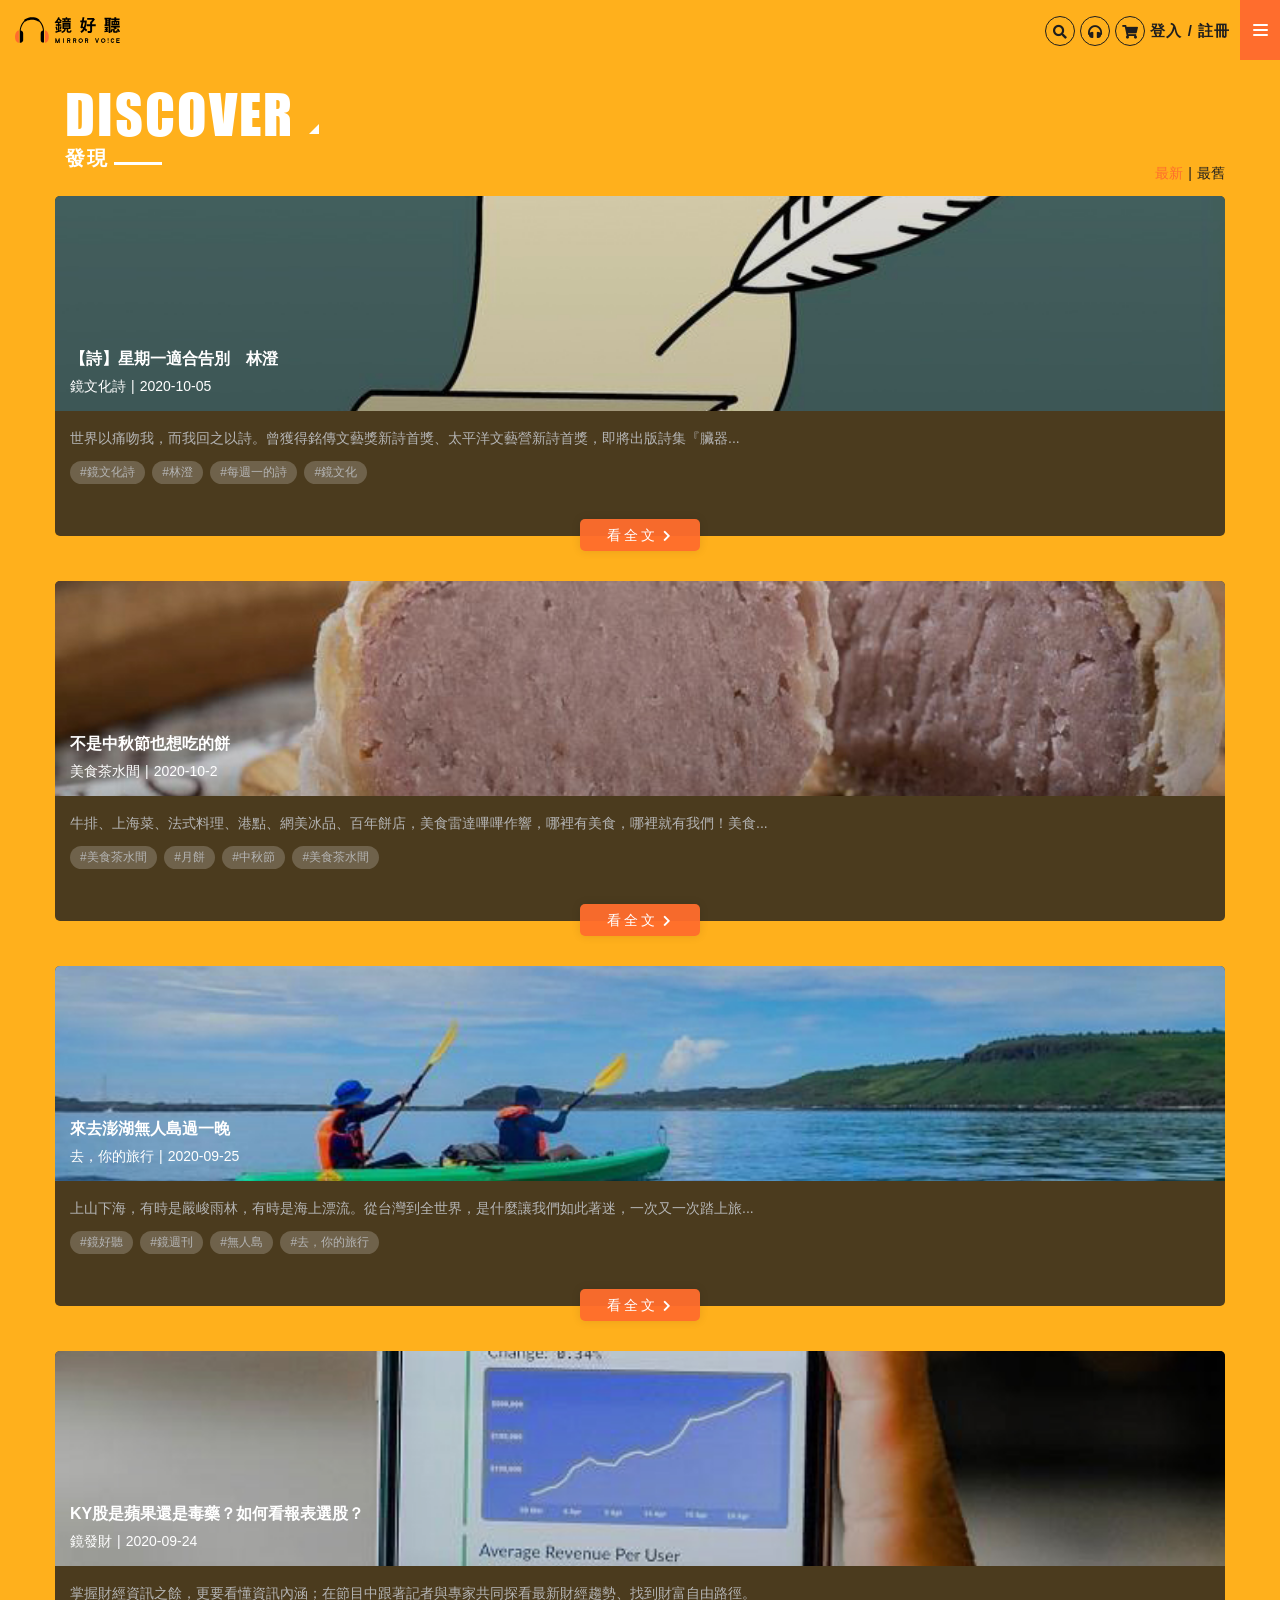
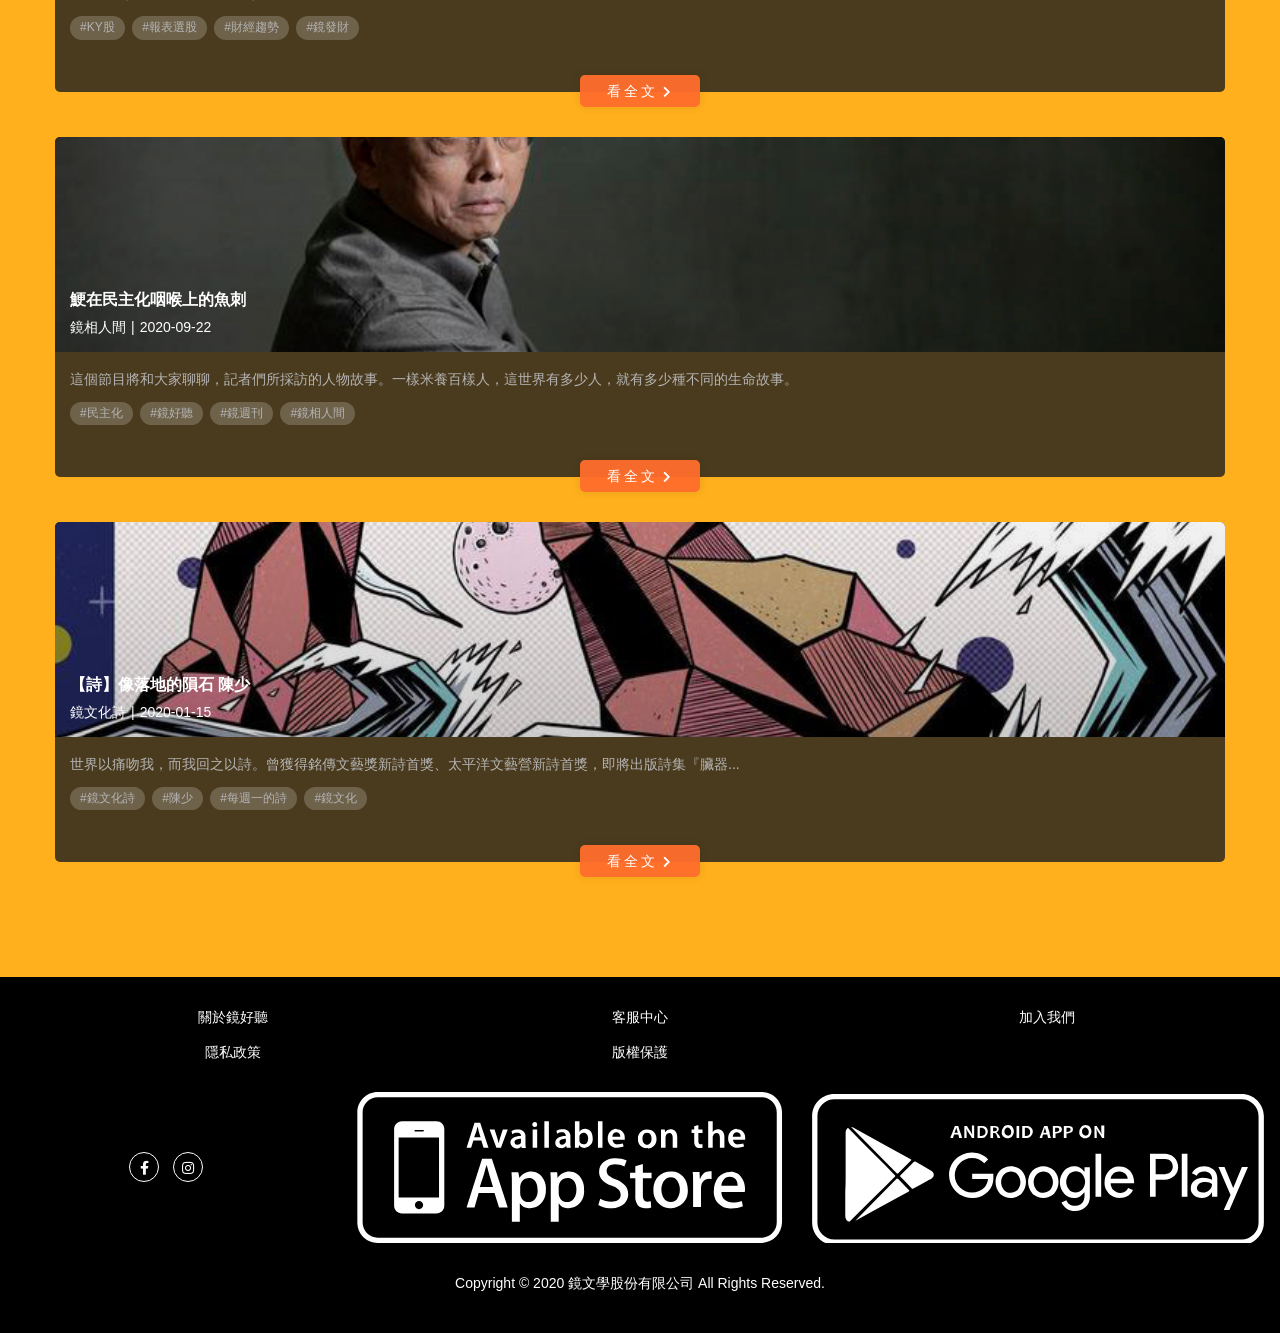
==== commit 84e6076c: "voice3.0" ====
--- a/project.html
+++ b/project.html
@@ -72,13 +72,13 @@
 
 
     <main class="news">
-        <!-- 聽企劃 -->
+        <!-- 發現 -->
         <section class="project project-news">
             <div class="container">
                 <div class="title">
                     <div class="title-txt">
-                        <h2>PROJECT</h2>
-                        <p>聽企劃</p>
+                        <h2>DISCOVER</h2>
+                        <p>發現</p>
                     </div>
                 </div>
                 <div class="class">
--- a/css/style.css
+++ b/css/style.css
@@ -103,7 +103,7 @@
 .title h2 {
 	display: inline-block;
 	font-family: Impact;
-	font-size: 60px;
+	font-size: 54px;
 	letter-spacing: 2px;
 	position: relative;
 	margin: 0;
@@ -122,7 +122,7 @@
 .title p {
 	display: block;
 	font-family: Noto Sans CJK TC;
-	font-size: 24px;
+	font-size: 20px;
 	font-weight: 600;
 	letter-spacing: 2px;
 	margin: 0;
@@ -140,7 +140,7 @@
 		font-size: 22px;
 	}
 	.title h2 {
-   		font-size: 50px;
+   		font-size: 44px;
 	}
 	.title h2::after {
     	right: -15px;
